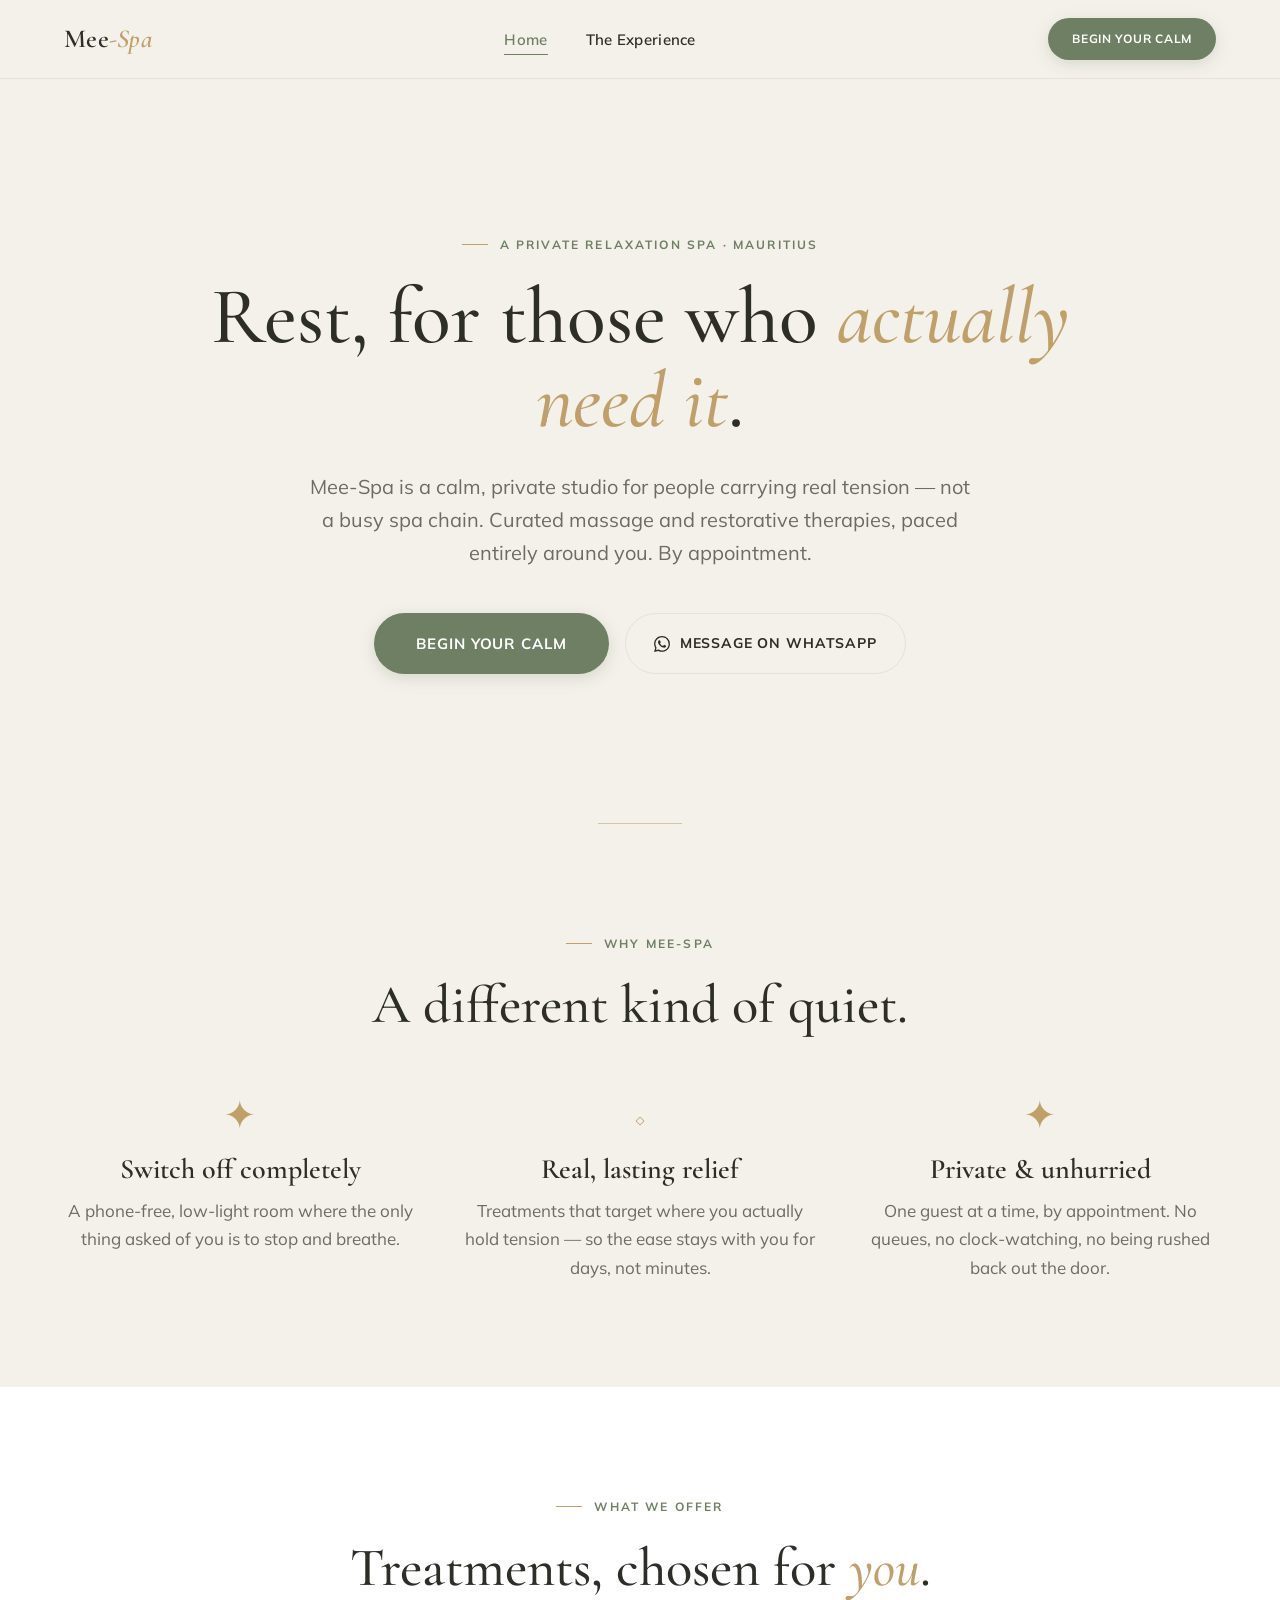
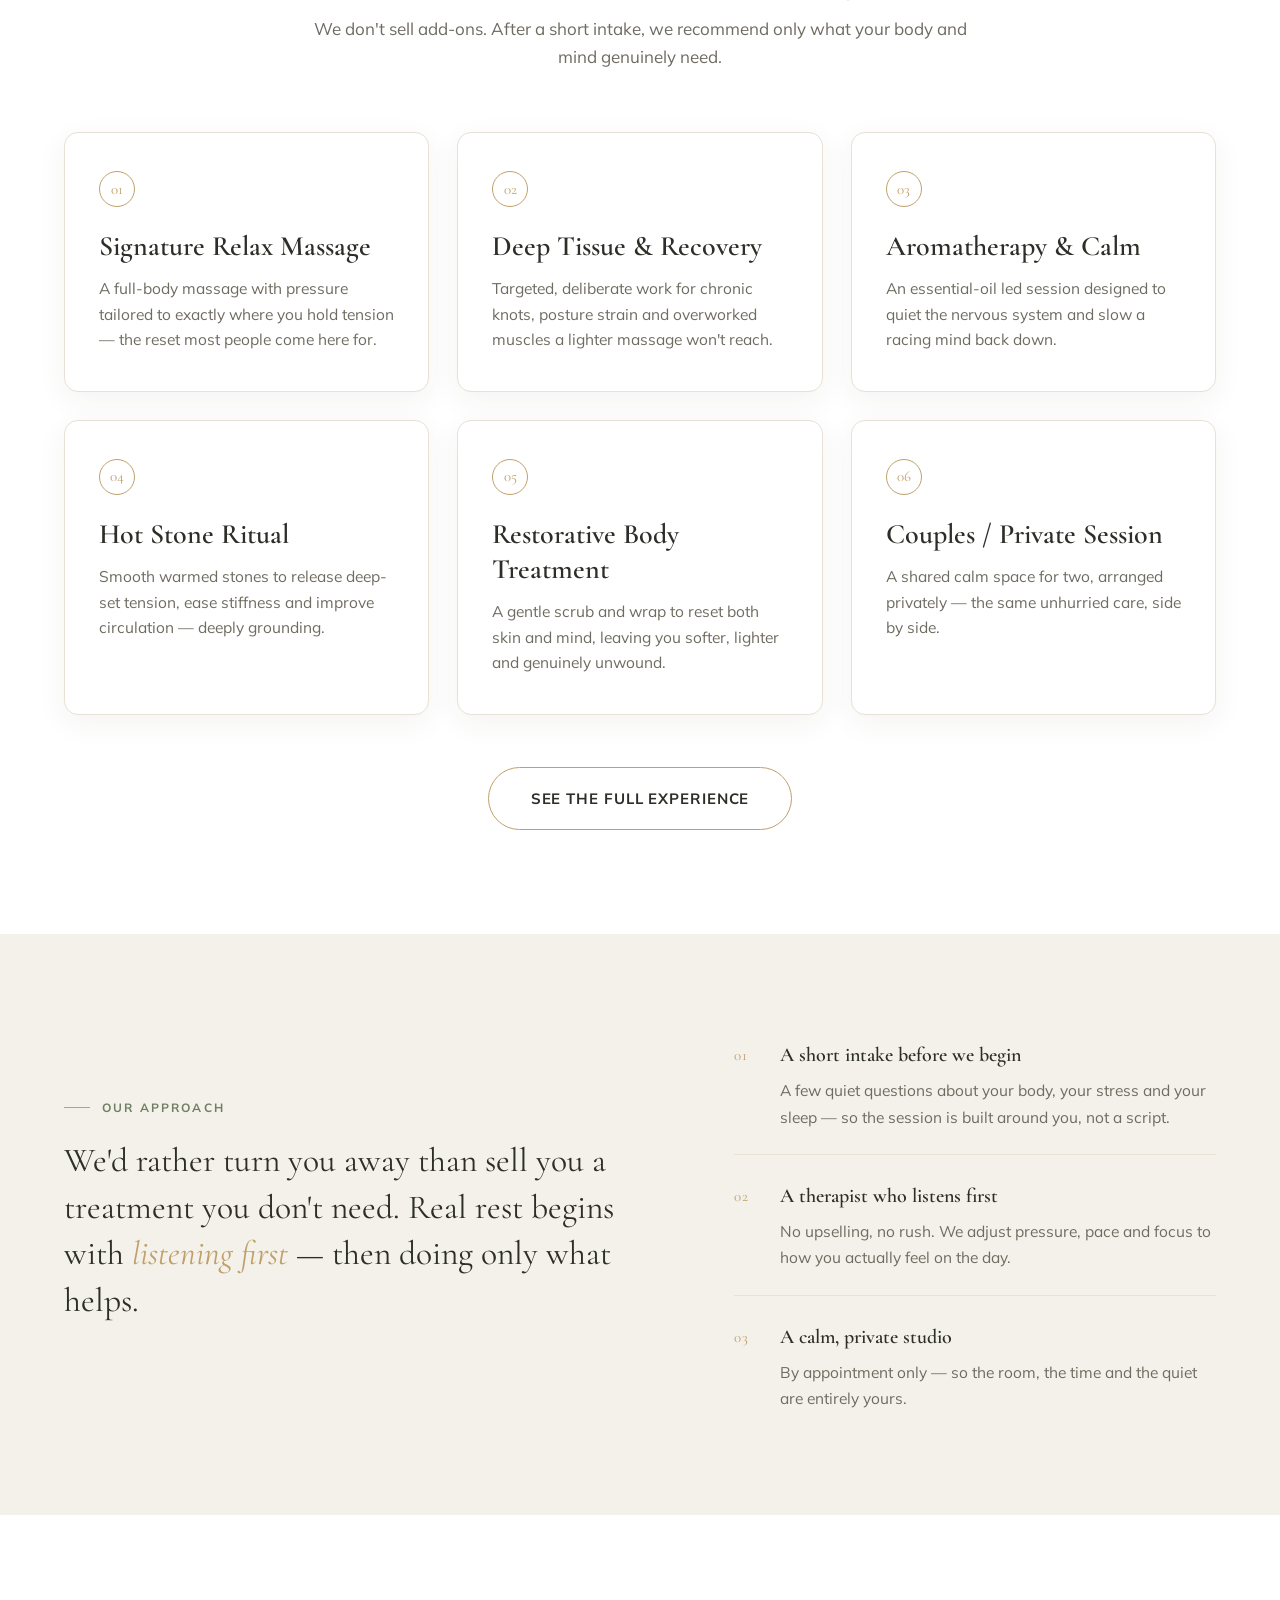
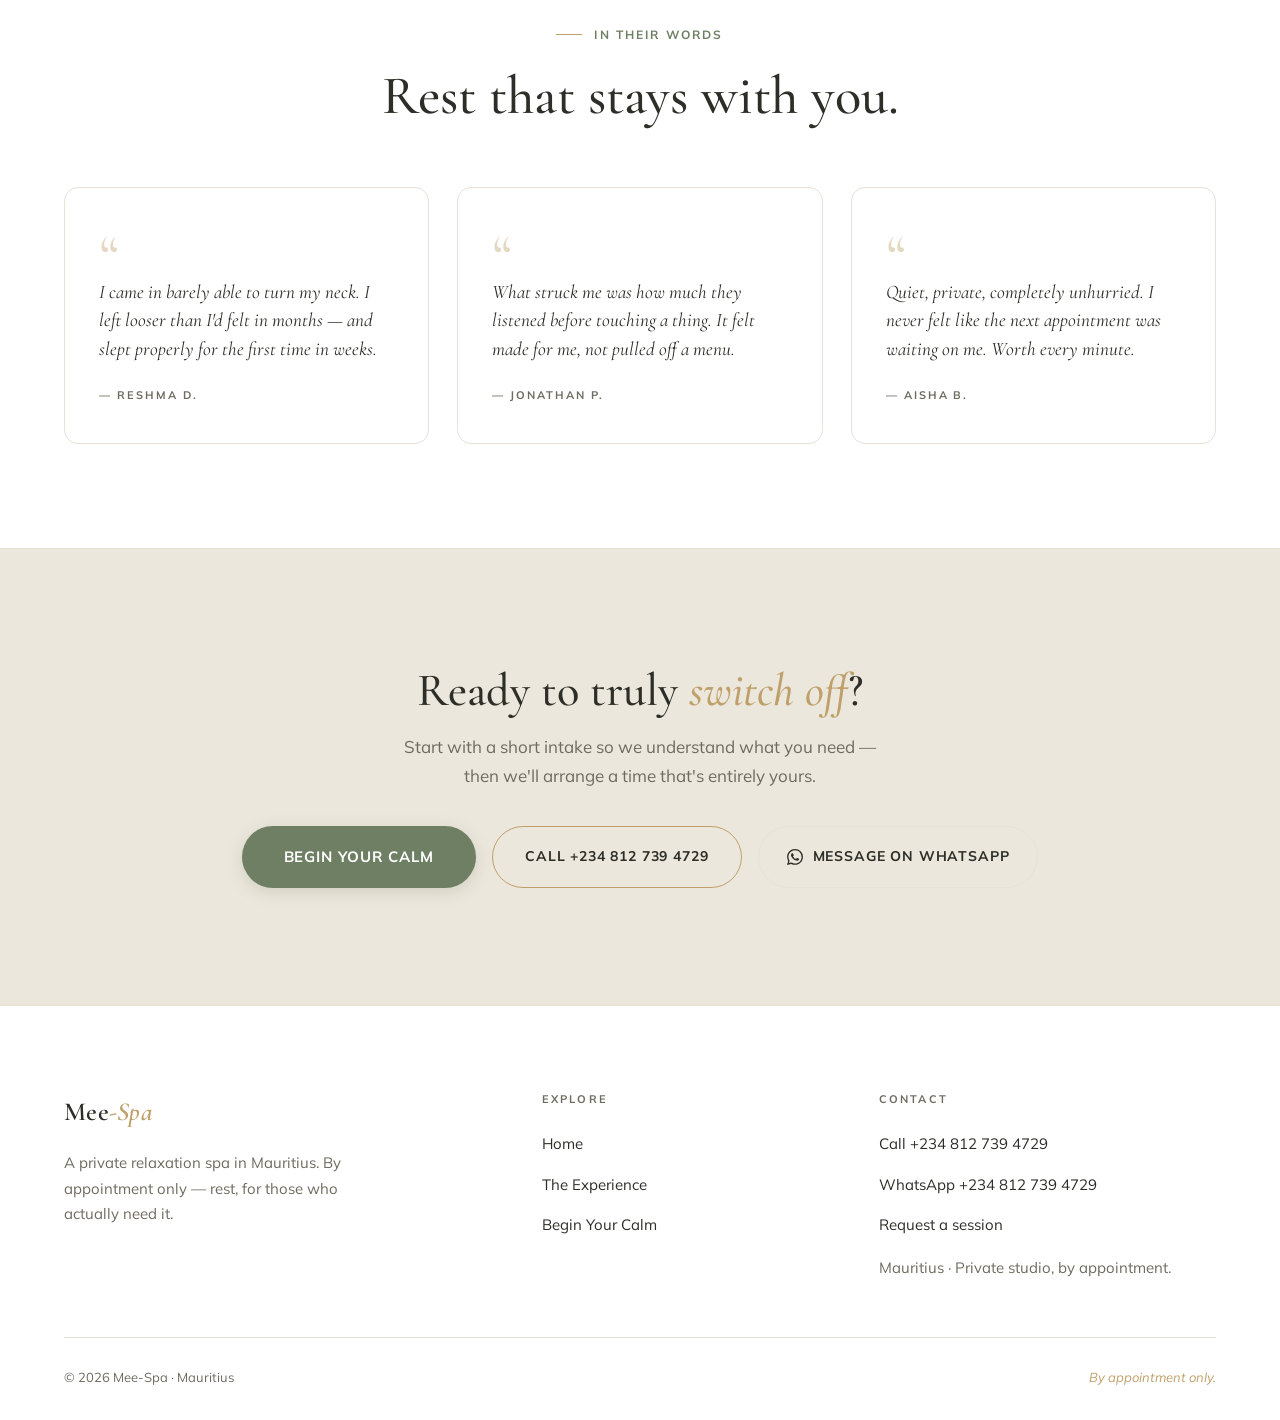
==== index.html @ 92f46551 "Update index.html" ====
<!DOCTYPE html>
<html lang="en">
<head>
  <meta charset="UTF-8">
  <meta name="viewport" content="width=device-width, initial-scale=1.0">
  <title>Mee-Spa — Private Relaxation Spa in Mauritius</title>
  <meta name="description" content="A private relaxation spa in Mauritius. Curated massage and restorative therapies in a calm, unhurried studio. By appointment — begin with a short intake.">
  <link rel="preconnect" href="https://fonts.googleapis.com">
  <link rel="preconnect" href="https://fonts.gstatic.com" crossorigin>
  <link href="https://fonts.googleapis.com/css2?family=Cormorant+Garamond:ital,wght@0,400;0,500;0,600;1,400;1,500&family=Mulish:wght@300;400;600;700&display=swap" rel="stylesheet">
  <link rel="stylesheet" href="../styles.css">
</head>
<body>

  <!-- HEADER -->
  <header class="site-header">
    <div class="container">
      <nav class="nav" aria-label="Primary">
        <a href="index.html" class="nav__brand">Mee<em>-Spa</em></a>
        <ul class="nav__links">
          <li><a href="index.html" class="nav__link is-active">Home</a></li>
          <li><a href="services.html" class="nav__link">The Experience</a></li>
        </ul>
        <a href="https://tally.so/r/gDJ7Zl" target="_blank" rel="noopener" class="btn btn--primary nav__cta">Begin Your Calm</a>
        <button class="nav__toggle" aria-label="Menu" aria-controls="mobile-menu">
          <span></span>
        </button>
      </nav>
    </div>
  </header>

  <!-- MOBILE MENU -->
  <div class="mobile-menu" id="mobile-menu">
    <div class="container">
      <ul class="mobile-menu__links">
        <li><a href="index.html" class="mobile-menu__link">Home</a></li>
        <li><a href="services.html" class="mobile-menu__link">The Experience</a></li>
      </ul>
      <div class="mobile-menu__cta">
        <a href="https://tally.so/r/gDJ7Zl" target="_blank" rel="noopener" class="btn btn--primary btn--lg">Begin Your Calm</a>
        <a href="tel:+2348127394729" class="btn btn--outline">Call +234 812 739 4729</a>
        <a href="https://wa.me/2348127394729" target="_blank" rel="noopener" class="btn btn--whatsapp">
          <svg viewBox="0 0 24 24"><path d="M17.472 14.382c-.297-.149-1.758-.867-2.03-.967-.273-.099-.471-.148-.67.15-.197.297-.767.966-.94 1.164-.173.199-.347.223-.644.075-.297-.15-1.255-.463-2.39-1.475-.883-.788-1.48-1.761-1.653-2.059-.173-.297-.018-.458.13-.606.134-.133.298-.347.446-.52.149-.174.198-.298.298-.497.099-.198.05-.371-.025-.52-.075-.149-.669-1.612-.916-2.207-.242-.579-.487-.5-.669-.51-.173-.008-.371-.01-.57-.01-.198 0-.52.074-.792.372-.272.297-1.04 1.016-1.04 2.479 0 1.462 1.065 2.875 1.213 3.074.149.198 2.096 3.2 5.077 4.487.709.306 1.262.489 1.694.625.712.227 1.36.195 1.871.118.571-.085 1.758-.719 2.006-1.413.248-.694.248-1.289.173-1.413-.074-.124-.272-.198-.57-.347m-5.421 7.403h-.004a9.87 9.87 0 01-5.031-1.378l-.361-.214-3.741.982.998-3.648-.235-.374a9.86 9.86 0 01-1.51-5.26c.001-5.45 4.436-9.884 9.888-9.884 2.64 0 5.122 1.03 6.988 2.898a9.825 9.825 0 012.893 6.994c-.003 5.45-4.437 9.884-9.885 9.884m8.413-18.297A11.815 11.815 0 0012.05 0C5.495 0 .16 5.335.157 11.892c0 2.096.547 4.142 1.588 5.945L.057 24l6.305-1.654a11.882 11.882 0 005.683 1.448h.005c6.554 0 11.89-5.335 11.893-11.893a11.821 11.821 0 00-3.48-8.413"/></svg>
          Message on WhatsApp
        </a>
      </div>
    </div>
  </div>

  <!-- HERO -->
  <section class="hero">
    <div class="container">
      <div class="hero__inner reveal">
        <span class="eyebrow">A private relaxation spa · Mauritius</span>
        <h1>Rest, for those who <em>actually need it</em>.</h1>
        <p class="hero__sub">Mee-Spa is a calm, private studio for people carrying real tension — not a busy spa chain. Curated massage and restorative therapies, paced entirely around you. By appointment.</p>
        <div class="hero__cta">
          <a href="https://tally.so/r/gDJ7Zl" target="_blank" rel="noopener" class="btn btn--primary btn--lg">Begin Your Calm</a>
          <a href="https://wa.me/2348127394729" target="_blank" rel="noopener" class="btn btn--whatsapp">
            <svg viewBox="0 0 24 24"><path d="M17.472 14.382c-.297-.149-1.758-.867-2.03-.967-.273-.099-.471-.148-.67.15-.197.297-.767.966-.94 1.164-.173.199-.347.223-.644.075-.297-.15-1.255-.463-2.39-1.475-.883-.788-1.48-1.761-1.653-2.059-.173-.297-.018-.458.13-.606.134-.133.298-.347.446-.52.149-.174.198-.298.298-.497.099-.198.05-.371-.025-.52-.075-.149-.669-1.612-.916-2.207-.242-.579-.487-.5-.669-.51-.173-.008-.371-.01-.57-.01-.198 0-.52.074-.792.372-.272.297-1.04 1.016-1.04 2.479 0 1.462 1.065 2.875 1.213 3.074.149.198 2.096 3.2 5.077 4.487.709.306 1.262.489 1.694.625.712.227 1.36.195 1.871.118.571-.085 1.758-.719 2.006-1.413.248-.694.248-1.289.173-1.413-.074-.124-.272-.198-.57-.347m-5.421 7.403h-.004a9.87 9.87 0 01-5.031-1.378l-.361-.214-3.741.982.998-3.648-.235-.374a9.86 9.86 0 01-1.51-5.26c.001-5.45 4.436-9.884 9.888-9.884 2.64 0 5.122 1.03 6.988 2.898a9.825 9.825 0 012.893 6.994c-.003 5.45-4.437 9.884-9.885 9.884m8.413-18.297A11.815 11.815 0 0012.05 0C5.495 0 .16 5.335.157 11.892c0 2.096.547 4.142 1.588 5.945L.057 24l6.305-1.654a11.882 11.882 0 005.683 1.448h.005c6.554 0 11.89-5.335 11.893-11.893a11.821 11.821 0 00-3.48-8.413"/></svg>
            Message on WhatsApp
          </a>
        </div>
      </div>
    </div>
    <div class="hero__decor"></div>
  </section>

  <!-- BENEFITS -->
  <section class="section">
    <div class="container">
      <div class="section__head reveal">
        <span class="eyebrow">Why Mee-Spa</span>
        <h2>A different kind of quiet.</h2>
      </div>
      <div class="benefits">
        <div class="benefits__item reveal">
          <div class="benefits__glyph">✦</div>
          <h3>Switch off completely</h3>
          <p>A phone-free, low-light room where the only thing asked of you is to stop and breathe.</p>
        </div>
        <div class="benefits__item reveal reveal--delay-1">
          <div class="benefits__glyph">◇</div>
          <h3>Real, lasting relief</h3>
          <p>Treatments that target where you actually hold tension — so the ease stays with you for days, not minutes.</p>
        </div>
        <div class="benefits__item reveal reveal--delay-2">
          <div class="benefits__glyph">✦</div>
          <h3>Private &amp; unhurried</h3>
          <p>One guest at a time, by appointment. No queues, no clock-watching, no being rushed back out the door.</p>
        </div>
      </div>
    </div>
  </section>

  <!-- SERVICES PREVIEW -->
  <section class="section section--alt">
    <div class="container">
      <div class="section__head reveal">
        <span class="eyebrow">What we offer</span>
        <h2>Treatments, chosen for <em>you</em>.</h2>
        <p>We don't sell add-ons. After a short intake, we recommend only what your body and mind genuinely need.</p>
      </div>
      <div class="services">
        <article class="service-card reveal">
          <div class="service-card__glyph">01</div>
          <h3>Signature Relax Massage</h3>
          <p>A full-body massage with pressure tailored to exactly where you hold tension — the reset most people come here for.</p>
        </article>
        <article class="service-card reveal reveal--delay-1">
          <div class="service-card__glyph">02</div>
          <h3>Deep Tissue &amp; Recovery</h3>
          <p>Targeted, deliberate work for chronic knots, posture strain and overworked muscles a lighter massage won't reach.</p>
        </article>
        <article class="service-card reveal reveal--delay-2">
          <div class="service-card__glyph">03</div>
          <h3>Aromatherapy &amp; Calm</h3>
          <p>An essential-oil led session designed to quiet the nervous system and slow a racing mind back down.</p>
        </article>
        <article class="service-card reveal">
          <div class="service-card__glyph">04</div>
          <h3>Hot Stone Ritual</h3>
          <p>Smooth warmed stones to release deep-set tension, ease stiffness and improve circulation — deeply grounding.</p>
        </article>
        <article class="service-card reveal reveal--delay-1">
          <div class="service-card__glyph">05</div>
          <h3>Restorative Body Treatment</h3>
          <p>A gentle scrub and wrap to reset both skin and mind, leaving you softer, lighter and genuinely unwound.</p>
        </article>
        <article class="service-card reveal reveal--delay-2">
          <div class="service-card__glyph">06</div>
          <h3>Couples / Private Session</h3>
          <p>A shared calm space for two, arranged privately — the same unhurried care, side by side.</p>
        </article>
      </div>
      <div class="services-cta reveal">
        <a href="services.html" class="btn btn--outline btn--lg">See the full experience</a>
      </div>
    </div>
  </section>

  <!-- WHY MEE-SPA -->
  <section class="section">
    <div class="container">
      <div class="why">
        <div class="reveal">
          <span class="eyebrow">Our approach</span>
          <p class="why__quote">We'd rather turn you away than sell you a treatment you don't need. Real rest begins with <em>listening first</em> — then doing only what helps.</p>
        </div>
        <ul class="why__list reveal reveal--delay-1">
          <li class="why__list-item">
            <div class="why__list-item__num">01</div>
            <div>
              <h4>A short intake before we begin</h4>
              <p>A few quiet questions about your body, your stress and your sleep — so the session is built around you, not a script.</p>
            </div>
          </li>
          <li class="why__list-item">
            <div class="why__list-item__num">02</div>
            <div>
              <h4>A therapist who listens first</h4>
              <p>No upselling, no rush. We adjust pressure, pace and focus to how you actually feel on the day.</p>
            </div>
          </li>
          <li class="why__list-item">
            <div class="why__list-item__num">03</div>
            <div>
              <h4>A calm, private studio</h4>
              <p>By appointment only — so the room, the time and the quiet are entirely yours.</p>
            </div>
          </li>
        </ul>
      </div>
    </div>
  </section>

  <!-- TESTIMONIALS -->
  <section class="section section--alt">
    <div class="container">
      <div class="section__head reveal">
        <span class="eyebrow">In their words</span>
        <h2>Rest that stays with you.</h2>
      </div>
      <div class="testimonials">
        <article class="testimonial reveal">
          <div class="testimonial__mark">&ldquo;</div>
          <p class="testimonial__quote">I came in barely able to turn my neck. I left looser than I'd felt in months — and slept properly for the first time in weeks.</p>
          <div class="testimonial__name">— Reshma D.</div>
        </article>
        <article class="testimonial reveal reveal--delay-1">
          <div class="testimonial__mark">&ldquo;</div>
          <p class="testimonial__quote">What struck me was how much they listened before touching a thing. It felt made for me, not pulled off a menu.</p>
          <div class="testimonial__name">— Jonathan P.</div>
        </article>
        <article class="testimonial reveal reveal--delay-2">
          <div class="testimonial__mark">&ldquo;</div>
          <p class="testimonial__quote">Quiet, private, completely unhurried. I never felt like the next appointment was waiting on me. Worth every minute.</p>
          <div class="testimonial__name">— Aisha B.</div>
        </article>
      </div>
    </div>
  </section>

  <!-- CTA BAND -->
  <section class="cta-band">
    <div class="container">
      <div class="reveal">
        <h2>Ready to truly <em>switch off</em>?</h2>
        <p>Start with a short intake so we understand what you need — then we'll arrange a time that's entirely yours.</p>
        <div class="cta-band__buttons">
          <a href="https://tally.so/r/gDJ7Zl" target="_blank" rel="noopener" class="btn btn--primary btn--lg">Begin Your Calm</a>
          <a href="tel:+2348127394729" class="btn btn--outline">Call +234 812 739 4729</a>
          <a href="https://wa.me/2348127394729" target="_blank" rel="noopener" class="btn btn--whatsapp">
            <svg viewBox="0 0 24 24"><path d="M17.472 14.382c-.297-.149-1.758-.867-2.03-.967-.273-.099-.471-.148-.67.15-.197.297-.767.966-.94 1.164-.173.199-.347.223-.644.075-.297-.15-1.255-.463-2.39-1.475-.883-.788-1.48-1.761-1.653-2.059-.173-.297-.018-.458.13-.606.134-.133.298-.347.446-.52.149-.174.198-.298.298-.497.099-.198.05-.371-.025-.52-.075-.149-.669-1.612-.916-2.207-.242-.579-.487-.5-.669-.51-.173-.008-.371-.01-.57-.01-.198 0-.52.074-.792.372-.272.297-1.04 1.016-1.04 2.479 0 1.462 1.065 2.875 1.213 3.074.149.198 2.096 3.2 5.077 4.487.709.306 1.262.489 1.694.625.712.227 1.36.195 1.871.118.571-.085 1.758-.719 2.006-1.413.248-.694.248-1.289.173-1.413-.074-.124-.272-.198-.57-.347m-5.421 7.403h-.004a9.87 9.87 0 01-5.031-1.378l-.361-.214-3.741.982.998-3.648-.235-.374a9.86 9.86 0 01-1.51-5.26c.001-5.45 4.436-9.884 9.888-9.884 2.64 0 5.122 1.03 6.988 2.898a9.825 9.825 0 012.893 6.994c-.003 5.45-4.437 9.884-9.885 9.884m8.413-18.297A11.815 11.815 0 0012.05 0C5.495 0 .16 5.335.157 11.892c0 2.096.547 4.142 1.588 5.945L.057 24l6.305-1.654a11.882 11.882 0 005.683 1.448h.005c6.554 0 11.89-5.335 11.893-11.893a11.821 11.821 0 00-3.48-8.413"/></svg>
            Message on WhatsApp
          </a>
        </div>
      </div>
    </div>
  </section>

  <!-- FOOTER -->
  <footer class="footer">
    <div class="container">
      <div class="footer__grid">
        <div>
          <div class="footer__brand">Mee<em>-Spa</em></div>
          <p class="footer__tagline">A private relaxation spa in Mauritius. By appointment only — rest, for those who actually need it.</p>
        </div>
        <div class="footer__col">
          <h4>Explore</h4>
          <ul>
            <li><a href="index.html">Home</a></li>
            <li><a href="services.html">The Experience</a></li>
            <li><a href="https://tally.so/r/gDJ7Zl" target="_blank" rel="noopener">Begin Your Calm</a></li>
          </ul>
        </div>
        <div class="footer__col">
          <h4>Contact</h4>
          <ul>
            <li><a href="tel:+2348127394729">Call +234 812 739 4729</a></li>
            <li><a href="https://wa.me/2348127394729" target="_blank" rel="noopener">WhatsApp +234 812 739 4729</a></li>
            <li><a href="https://tally.so/r/gDJ7Zl" target="_blank" rel="noopener">Request a session</a></li>
          </ul>
          <p class="footer__tagline" style="margin-top:16px;">Mauritius · Private studio, by appointment.</p>
        </div>
      </div>
      <div class="footer__bottom">
        <div>© <span id="current-year"></span> Mee-Spa · Mauritius</div>
        <div><em>By appointment only.</em></div>
      </div>
    </div>
  </footer>

  <script src="../main.js"></script>
</body>
</html>
---- styles.css ----
/* ============================================
   Mee-Spa — Design System
   Refined Minimal × Serene Light Luxury
   ============================================ */

/* --- Design tokens --- */
:root {
  /* Palette */
  --color-bg: #F4F1EA;            /* warm linen cream */
  --color-surface: #FFFFFF;
  --color-text: #2C2E27;          /* deep stone-charcoal */
  --color-text-muted: #6E6B60;
  --color-primary: #6E7F63;       /* sage / eucalyptus */
  --color-primary-dark: #566350;  /* deeper sage (hover) */
  --color-secondary: #D8D2C4;     /* soft stone */
  --color-accent: #BFA06A;        /* warm gold */
  --color-border: #E7E1D6;
  --color-band: #ECE7DC;          /* CTA band tint */
  --color-gold-soft: #EFE6D2;
  --color-whatsapp: #25D366;

  /* Type */
  --font-display: 'Cormorant Garamond', Georgia, 'Times New Roman', serif;
  --font-body: 'Mulish', -apple-system, BlinkMacSystemFont, sans-serif;

  /* Sizing */
  --container-max: 1200px;
  --container-narrow: 880px;
  --radius-card: 14px;
  --radius-btn: 999px;

  /* Spacing */
  --space-section-y: 104px;
  --space-section-y-mobile: 68px;

  /* Shadows */
  --shadow-card: 0 8px 30px rgba(44, 46, 39, 0.06);
  --shadow-card-hover: 0 16px 44px rgba(44, 46, 39, 0.10);
  --shadow-btn: 0 4px 16px rgba(110, 127, 99, 0.22);
  --shadow-btn-hover: 0 10px 26px rgba(110, 127, 99, 0.30);

  /* Motion */
  --ease: cubic-bezier(0.22, 0.61, 0.36, 1);
  --t-fast: 200ms;
  --t-base: 320ms;
  --t-slow: 600ms;
}

/* --- Reset --- */
*, *::before, *::after { box-sizing: border-box; }
html { scroll-behavior: smooth; -webkit-text-size-adjust: 100%; }
body {
  margin: 0;
  font-family: var(--font-body);
  font-weight: 400;
  font-size: 17px;
  line-height: 1.7;
  color: var(--color-text);
  background: var(--color-bg);
  -webkit-font-smoothing: antialiased;
  -moz-osx-font-smoothing: grayscale;
}
img, picture, svg { display: block; max-width: 100%; }
a { color: inherit; text-decoration: none; }
button { font: inherit; cursor: pointer; border: 0; background: none; color: inherit; }
ul { list-style: none; padding: 0; margin: 0; }
::selection { background: var(--color-accent); color: #fff; }

/* --- Typography --- */
h1, h2, h3, h4 {
  font-family: var(--font-display);
  font-weight: 500;
  color: var(--color-text);
  letter-spacing: 0;
  margin: 0;
}
h1 {
  font-size: clamp(2.9rem, 6.5vw, 5rem);
  line-height: 1.04;
  font-weight: 500;
}
h2 {
  font-size: clamp(2.2rem, 4.4vw, 3.4rem);
  line-height: 1.12;
}
h3 {
  font-size: clamp(1.45rem, 2.2vw, 1.75rem);
  line-height: 1.25;
  font-weight: 600;
}
p { margin: 0 0 1em; }
em { color: var(--color-accent); font-style: italic; }
.lead {
  font-size: clamp(1.05rem, 1.6vw, 1.2rem);
  color: var(--color-text-muted);
  line-height: 1.6;
  max-width: 56ch;
}

/* --- Eyebrow label --- */
.eyebrow {
  display: inline-block;
  font-family: var(--font-body);
  font-size: 12px;
  font-weight: 700;
  letter-spacing: 0.18em;
  text-transform: uppercase;
  color: var(--color-primary);
  margin-bottom: 20px;
}
.eyebrow::before {
  content: '';
  display: inline-block;
  width: 26px;
  height: 1px;
  background: var(--color-accent);
  vertical-align: middle;
  margin-right: 12px;
  margin-bottom: 3px;
}

/* --- Layout --- */
.container {
  width: 100%;
  max-width: var(--container-max);
  margin: 0 auto;
  padding: 0 24px;
}
.container--narrow { max-width: var(--container-narrow); }
.section {
  padding: var(--space-section-y) 0;
}
.section--alt { background: var(--color-surface); }
@media (max-width: 768px) {
  .section { padding: var(--space-section-y-mobile) 0; }
}

.divider {
  width: 64px;
  height: 1px;
  background: var(--color-accent);
  opacity: 0.6;
  margin: 40px auto;
}

/* --- Buttons --- */
.btn {
  display: inline-flex;
  align-items: center;
  justify-content: center;
  gap: 10px;
  padding: 14px 32px;
  border-radius: var(--radius-btn);
  font-family: var(--font-body);
  font-size: 14px;
  font-weight: 700;
  letter-spacing: 0.06em;
  text-transform: uppercase;
  transition: transform var(--t-fast) var(--ease),
              box-shadow var(--t-fast) var(--ease),
              background var(--t-fast) var(--ease),
              color var(--t-fast) var(--ease),
              border-color var(--t-fast) var(--ease);
  cursor: pointer;
  white-space: nowrap;
}
.btn--primary {
  background: var(--color-primary);
  color: #fff;
  box-shadow: var(--shadow-btn);
}
.btn--primary:hover {
  transform: translateY(-2px);
  box-shadow: var(--shadow-btn-hover);
  background: var(--color-primary-dark);
}
.btn--outline {
  background: transparent;
  color: var(--color-text);
  border: 1.5px solid var(--color-accent);
}
.btn--outline:hover {
  background: var(--color-accent);
  color: #fff;
  transform: translateY(-2px);
}
.btn--whatsapp {
  background: transparent;
  color: var(--color-text);
  border: 1.5px solid var(--color-border);
  padding: 13px 28px;
}
.btn--whatsapp:hover {
  border-color: var(--color-primary);
  color: var(--color-primary);
  transform: translateY(-2px);
}
.btn--whatsapp svg { width: 16px; height: 16px; fill: currentColor; }
.btn--lg { padding: 18px 42px; font-size: 15px; }
.btn:focus-visible { outline: 2px solid var(--color-primary); outline-offset: 3px; }

/* --- Header / Nav --- */
.site-header {
  position: sticky;
  top: 0;
  z-index: 50;
  background: rgba(244, 241, 234, 0.92);
  backdrop-filter: blur(12px);
  -webkit-backdrop-filter: blur(12px);
  border-bottom: 1px solid var(--color-border);
}
.nav {
  display: flex;
  align-items: center;
  justify-content: space-between;
  height: 78px;
}
.nav__brand {
  font-family: var(--font-display);
  font-size: 26px;
  font-weight: 600;
  letter-spacing: 0.01em;
  color: var(--color-text);
}
.nav__brand em { color: var(--color-accent); font-style: italic; }
.nav__links {
  display: flex;
  align-items: center;
  gap: 38px;
}
.nav__link {
  font-family: var(--font-body);
  font-size: 15px;
  font-weight: 600;
  color: var(--color-text);
  letter-spacing: 0.02em;
  position: relative;
  padding: 6px 0;
  transition: color var(--t-fast) var(--ease);
}
.nav__link::after {
  content: '';
  position: absolute;
  left: 50%;
  bottom: 0;
  width: 0;
  height: 1px;
  background: var(--color-primary);
  transition: width var(--t-fast) var(--ease), left var(--t-fast) var(--ease);
}
.nav__link:hover,
.nav__link.is-active { color: var(--color-primary); }
.nav__link:hover::after,
.nav__link.is-active::after { width: 100%; left: 0; }

.nav__cta { font-size: 12px; padding: 11px 24px; }

.nav__toggle {
  display: none;
  width: 44px;
  height: 44px;
  align-items: center;
  justify-content: center;
}
.nav__toggle span {
  display: block;
  width: 22px;
  height: 1.5px;
  background: var(--color-text);
  position: relative;
  transition: background var(--t-fast) var(--ease);
}
.nav__toggle span::before,
.nav__toggle span::after {
  content: '';
  position: absolute;
  left: 0;
  width: 22px;
  height: 1.5px;
  background: var(--color-text);
  transition: transform var(--t-base) var(--ease), top var(--t-fast) var(--ease);
}
.nav__toggle span::before { top: -7px; }
.nav__toggle span::after { top: 7px; }
.nav__toggle.is-open span { background: transparent; }
.nav__toggle.is-open span::before { top: 0; transform: rotate(45deg); }
.nav__toggle.is-open span::after { top: 0; transform: rotate(-45deg); }

@media (max-width: 900px) {
  .nav { height: 64px; }
  .nav__links { display: none; }
  .nav__cta { display: none; }
  .nav__toggle { display: flex; }
}

/* Mobile menu panel */
.mobile-menu {
  position: fixed;
  inset: 64px 0 0 0;
  background: var(--color-bg);
  z-index: 40;
  padding: 48px 24px;
  transform: translateY(-12px);
  opacity: 0;
  visibility: hidden;
  overflow-y: auto;
  transition: transform var(--t-base) var(--ease),
              opacity var(--t-base) var(--ease),
              visibility var(--t-base);
}
.mobile-menu.is-open {
  transform: translateY(0);
  opacity: 1;
  visibility: visible;
}
.mobile-menu__links {
  display: flex;
  flex-direction: column;
  gap: 32px;
  margin-bottom: 48px;
}
.mobile-menu__link {
  font-family: var(--font-display);
  font-size: 32px;
  font-weight: 500;
  color: var(--color-text);
}
.mobile-menu__cta {
  display: flex;
  flex-direction: column;
  gap: 16px;
  align-items: stretch;
}
.mobile-menu__cta .btn { width: 100%; }

/* --- Hero --- */
.hero {
  position: relative;
  padding: clamp(88px, 13vw, 150px) 0 clamp(88px, 13vw, 150px);
  background: var(--color-bg);
  text-align: center;
  overflow: hidden;
}
.hero__inner { max-width: 900px; margin: 0 auto; }
.hero h1 { margin: 0 0 28px; }
.hero h1 em {
  color: var(--color-accent);
  font-style: italic;
  font-family: var(--font-display);
}
.hero__sub {
  font-size: clamp(1.05rem, 1.6vw, 1.25rem);
  color: var(--color-text-muted);
  line-height: 1.65;
  max-width: 56ch;
  margin: 0 auto 44px;
}
.hero__cta {
  display: flex;
  gap: 16px;
  justify-content: center;
  flex-wrap: wrap;
}
.hero__decor {
  position: absolute;
  bottom: 0;
  left: 50%;
  transform: translateX(-50%);
  width: 84px;
  height: 1px;
  background: var(--color-accent);
  opacity: 0.55;
}

/* --- Page hero (smaller, inner pages) --- */
.page-hero {
  padding: clamp(80px, 11vw, 124px) 0 clamp(60px, 8vw, 88px);
  text-align: center;
  background: var(--color-bg);
  border-bottom: 1px solid var(--color-border);
}
.page-hero h1 {
  font-size: clamp(2.5rem, 5.4vw, 4rem);
  margin: 0 0 20px;
}
.page-hero h1 em { color: var(--color-accent); font-style: italic; }
.page-hero p {
  font-size: clamp(1rem, 1.4vw, 1.2rem);
  color: var(--color-text-muted);
  max-width: 54ch;
  margin: 0 auto;
}

/* --- Benefits (3-col) --- */
.benefits {
  display: grid;
  grid-template-columns: repeat(3, 1fr);
  gap: 48px;
  margin-top: 60px;
}
.benefits__item { text-align: center; }
.benefits__glyph {
  font-family: var(--font-display);
  font-size: 40px;
  color: var(--color-accent);
  margin-bottom: 16px;
  line-height: 1;
}
.benefits__item h3 { margin-bottom: 10px; }
.benefits__item p { color: var(--color-text-muted); margin: 0; }
@media (max-width: 768px) {
  .benefits { grid-template-columns: 1fr; gap: 44px; margin-top: 44px; }
}

/* --- Section heading (centered) --- */
.section__head {
  text-align: center;
  max-width: 660px;
  margin: 0 auto 60px;
}
.section__head h2 { margin: 0 0 16px; }
.section__head p { color: var(--color-text-muted); margin: 0; }

/* --- Services grid --- */
.services {
  display: grid;
  grid-template-columns: repeat(3, 1fr);
  gap: 28px;
}
.services--two { grid-template-columns: repeat(2, 1fr); gap: 32px; }
.service-card {
  background: var(--color-surface);
  border: 1px solid var(--color-border);
  border-radius: var(--radius-card);
  padding: 38px 34px;
  box-shadow: var(--shadow-card);
  transition: transform var(--t-base) var(--ease), box-shadow var(--t-base) var(--ease);
}
.service-card:hover {
  transform: translateY(-4px);
  box-shadow: var(--shadow-card-hover);
}
.service-card__glyph {
  width: 36px;
  height: 36px;
  border-radius: 50%;
  border: 1px solid var(--color-accent);
  display: flex;
  align-items: center;
  justify-content: center;
  margin-bottom: 22px;
  color: var(--color-accent);
  font-family: var(--font-display);
  font-size: 15px;
}
.service-card h3 { margin-bottom: 12px; }
.service-card p { color: var(--color-text-muted); margin: 0; font-size: 15.5px; line-height: 1.65; }
.services--two .service-card p { font-size: 16.5px; }
.services-cta { text-align: center; margin-top: 52px; }
@media (max-width: 900px) {
  .services { grid-template-columns: repeat(2, 1fr); }
}
@media (max-width: 600px) {
  .services, .services--two { grid-template-columns: 1fr; }
}

/* --- Why (2-col editorial) --- */
.why {
  display: grid;
  grid-template-columns: 1.1fr 0.9fr;
  gap: 80px;
  align-items: center;
}
.why__quote {
  font-family: var(--font-display);
  font-size: clamp(1.6rem, 2.7vw, 2.1rem);
  line-height: 1.38;
  color: var(--color-text);
  font-weight: 400;
}
.why__quote em { color: var(--color-accent); font-style: italic; }
.why__list { display: flex; flex-direction: column; gap: 24px; }
.why__list-item {
  display: flex;
  gap: 18px;
  align-items: flex-start;
  padding-bottom: 24px;
  border-bottom: 1px solid var(--color-border);
}
.why__list-item:last-child { border-bottom: 0; padding-bottom: 0; }
.why__list-item__num {
  font-family: var(--font-display);
  color: var(--color-accent);
  font-size: 15px;
  letter-spacing: 0.1em;
  flex-shrink: 0;
  width: 28px;
  padding-top: 5px;
}
.why__list-item h4 {
  font-family: var(--font-display);
  font-size: 20px;
  font-weight: 600;
  margin: 0 0 5px;
}
.why__list-item p {
  font-size: 15.5px;
  color: var(--color-text-muted);
  margin: 0;
}
@media (max-width: 900px) {
  .why { grid-template-columns: 1fr; gap: 48px; }
}

/* --- Process (numbered steps) --- */
.process {
  display: grid;
  grid-template-columns: repeat(2, 1fr);
  gap: 28px 48px;
  max-width: 920px;
  margin: 60px auto 0;
}
.process__step {
  display: flex;
  gap: 22px;
  align-items: flex-start;
  padding: 28px 0;
  border-top: 1px solid var(--color-border);
}
.process__num {
  font-family: var(--font-display);
  font-size: 40px;
  line-height: 1;
  color: var(--color-accent);
  flex-shrink: 0;
  width: 52px;
}
.process__step h3 { font-size: 1.35rem; margin: 0 0 8px; }
.process__step p { color: var(--color-text-muted); margin: 0; font-size: 15.5px; }
@media (max-width: 768px) {
  .process { grid-template-columns: 1fr; gap: 0; margin-top: 44px; }
}

/* --- Split (who it's for) --- */
.split {
  display: grid;
  grid-template-columns: repeat(2, 1fr);
  gap: 32px;
  max-width: 960px;
  margin: 0 auto;
}
.split__card {
  background: var(--color-surface);
  border: 1px solid var(--color-border);
  border-radius: var(--radius-card);
  padding: 40px 38px;
  box-shadow: var(--shadow-card);
}
.split__card--soft { background: var(--color-gold-soft); border-color: transparent; box-shadow: none; }
.split__card h3 { margin: 0 0 22px; }
.split__list { display: flex; flex-direction: column; gap: 16px; }
.split__list li {
  display: flex;
  gap: 14px;
  align-items: flex-start;
  color: var(--color-text-muted);
  font-size: 16px;
  line-height: 1.55;
}
.split__mark {
  flex-shrink: 0;
  width: 22px;
  height: 22px;
  border-radius: 50%;
  border: 1px solid var(--color-accent);
  color: var(--color-accent);
  display: flex;
  align-items: center;
  justify-content: center;
  font-size: 11px;
  font-weight: 700;
  margin-top: 2px;
}
.split__note p { margin: 0; }
@media (max-width: 768px) {
  .split { grid-template-columns: 1fr; }
}

/* --- Testimonials --- */
.testimonials {
  display: grid;
  grid-template-columns: repeat(3, 1fr);
  gap: 28px;
}
.testimonial {
  background: var(--color-surface);
  border: 1px solid var(--color-border);
  border-radius: var(--radius-card);
  padding: 38px 34px;
  position: relative;
}
.testimonial__mark {
  font-family: var(--font-display);
  font-size: 60px;
  color: var(--color-accent);
  opacity: 0.4;
  line-height: 1;
  margin-bottom: -8px;
}
.testimonial__quote {
  font-family: var(--font-display);
  font-size: 1.2rem;
  font-style: italic;
  line-height: 1.5;
  color: var(--color-text);
  margin: 0 0 22px;
}
.testimonial__name {
  font-family: var(--font-body);
  font-size: 11px;
  font-weight: 700;
  letter-spacing: 0.18em;
  text-transform: uppercase;
  color: var(--color-text-muted);
}
@media (max-width: 900px) {
  .testimonials { grid-template-columns: 1fr; max-width: 540px; margin: 0 auto; }
}

/* --- CTA band --- */
.cta-band {
  background: var(--color-band);
  text-align: center;
  padding: clamp(76px, 10vw, 116px) 0;
  border-top: 1px solid var(--color-border);
  border-bottom: 1px solid var(--color-border);
}
.cta-band h2 {
  margin: 0 0 16px;
  font-size: clamp(2rem, 3.8vw, 2.9rem);
}
.cta-band h2 em { color: var(--color-accent); font-style: italic; }
.cta-band p {
  color: var(--color-text-muted);
  max-width: 50ch;
  margin: 0 auto 36px;
}
.cta-band__buttons {
  display: flex;
  gap: 16px;
  justify-content: center;
  flex-wrap: wrap;
}

/* --- Footer --- */
.footer {
  background: var(--color-surface);
  padding: 84px 0 32px;
  border-top: 1px solid var(--color-border);
}
.footer__grid {
  display: grid;
  grid-template-columns: 1.5fr 1fr 1.2fr;
  gap: 56px;
  padding-bottom: 56px;
  border-bottom: 1px solid var(--color-border);
}
.footer__brand {
  font-family: var(--font-display);
  font-size: 26px;
  font-weight: 600;
  letter-spacing: 0.01em;
  margin-bottom: 16px;
}
.footer__brand em { color: var(--color-accent); font-style: italic; }
.footer__tagline {
  color: var(--color-text-muted);
  font-size: 15px;
  max-width: 34ch;
  margin: 0;
}
.footer__col h4 {
  font-family: var(--font-body);
  font-size: 11px;
  font-weight: 700;
  letter-spacing: 0.2em;
  text-transform: uppercase;
  color: var(--color-text-muted);
  margin: 0 0 20px;
}
.footer__col ul li { margin-bottom: 12px; }
.footer__col a {
  color: var(--color-text);
  font-size: 15px;
  transition: color var(--t-fast) var(--ease);
}
.footer__col a:hover { color: var(--color-primary); }
.footer__bottom {
  padding-top: 28px;
  display: flex;
  justify-content: space-between;
  align-items: center;
  font-size: 13px;
  color: var(--color-text-muted);
  gap: 16px;
  flex-wrap: wrap;
}
.footer__bottom em { font-style: italic; color: var(--color-accent); }
@media (max-width: 768px) {
  .footer__grid { grid-template-columns: 1fr; gap: 40px; padding-bottom: 40px; }
  .footer__bottom { flex-direction: column; align-items: flex-start; }
}

/* --- Reveal on scroll --- */
.reveal {
  opacity: 0;
  transform: translateY(16px);
  transition: opacity 700ms var(--ease), transform 700ms var(--ease);
}
.reveal.is-visible {
  opacity: 1;
  transform: translateY(0);
}
.reveal--delay-1 { transition-delay: 100ms; }
.reveal--delay-2 { transition-delay: 200ms; }
.reveal--delay-3 { transition-delay: 300ms; }

/* --- Reduced motion --- */
@media (prefers-reduced-motion: reduce) {
  *, *::before, *::after {
    animation-duration: 0.01ms !important;
    animation-iteration-count: 1 !important;
    transition-duration: 0.01ms !important;
    scroll-behavior: auto !important;
  }
  .reveal { opacity: 1; transform: none; }
}

/* --- Body scroll lock when menu open --- */
body.is-locked { overflow: hidden; }
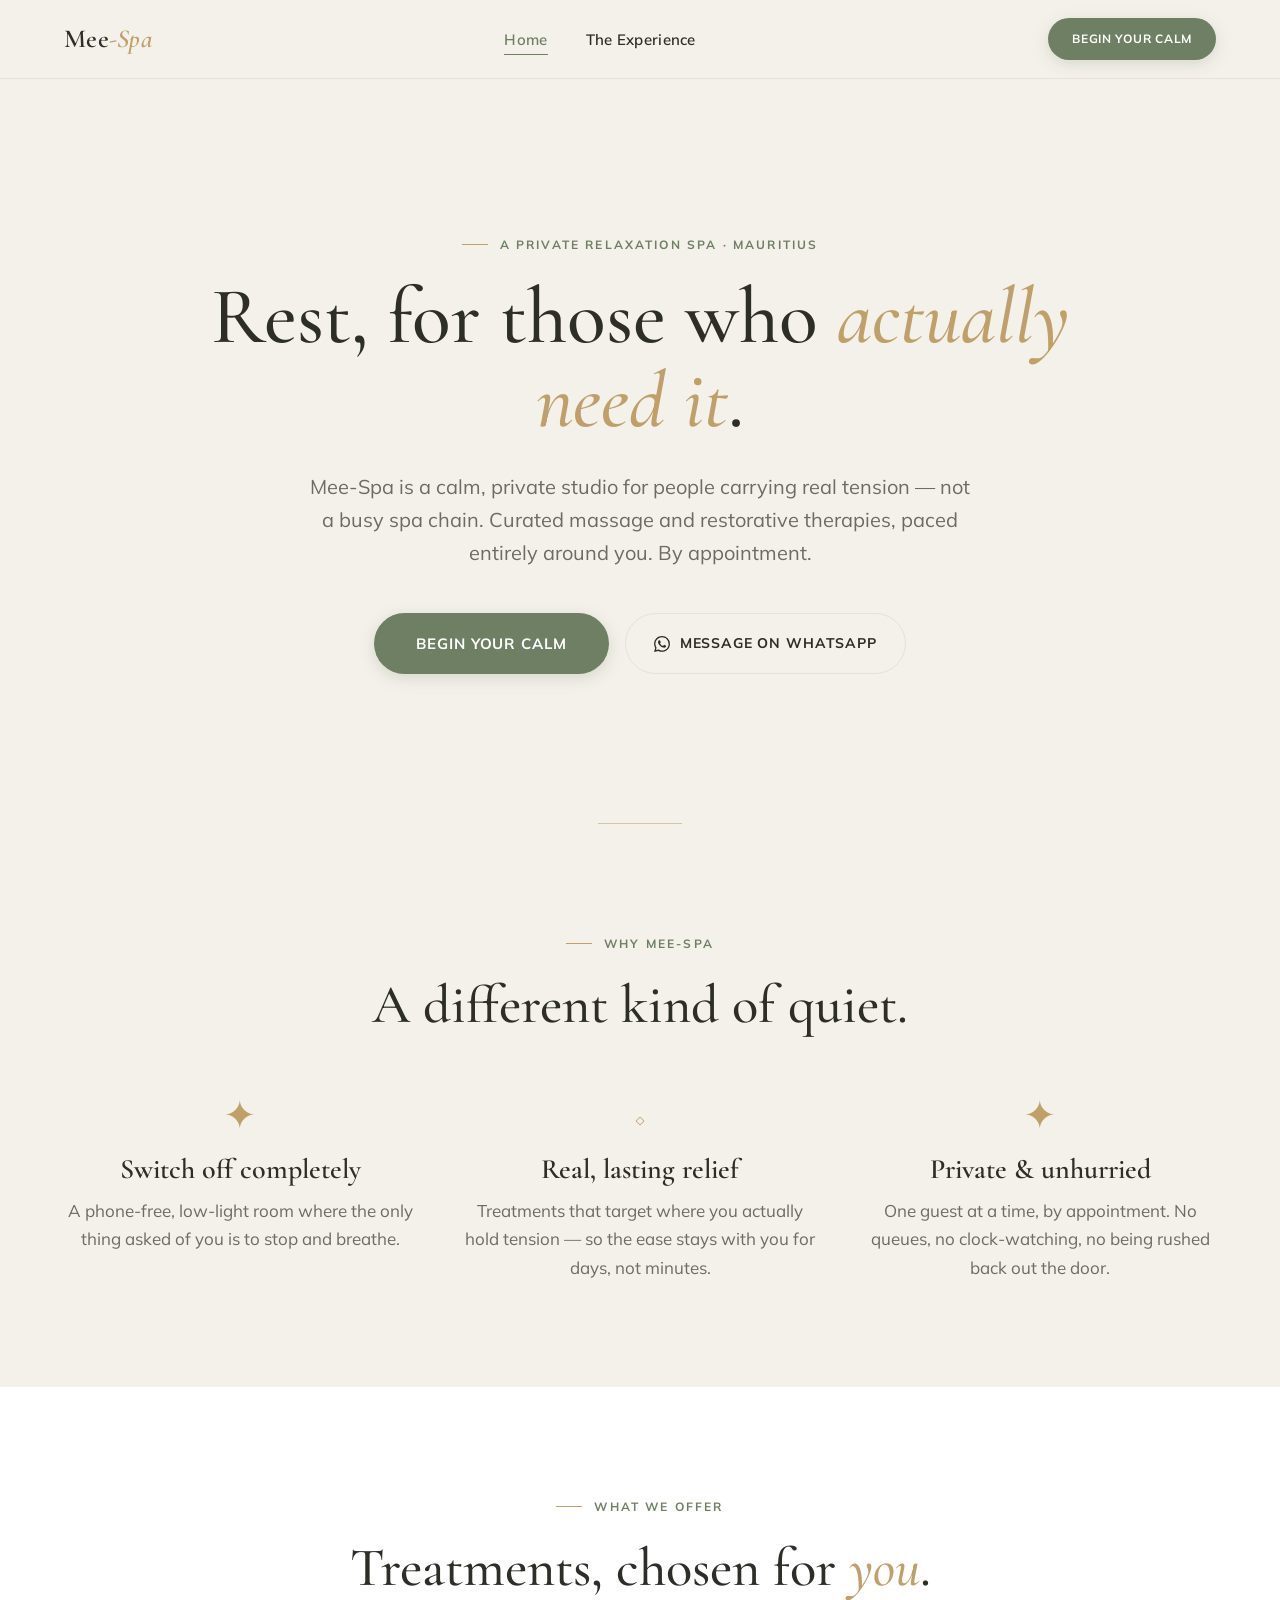
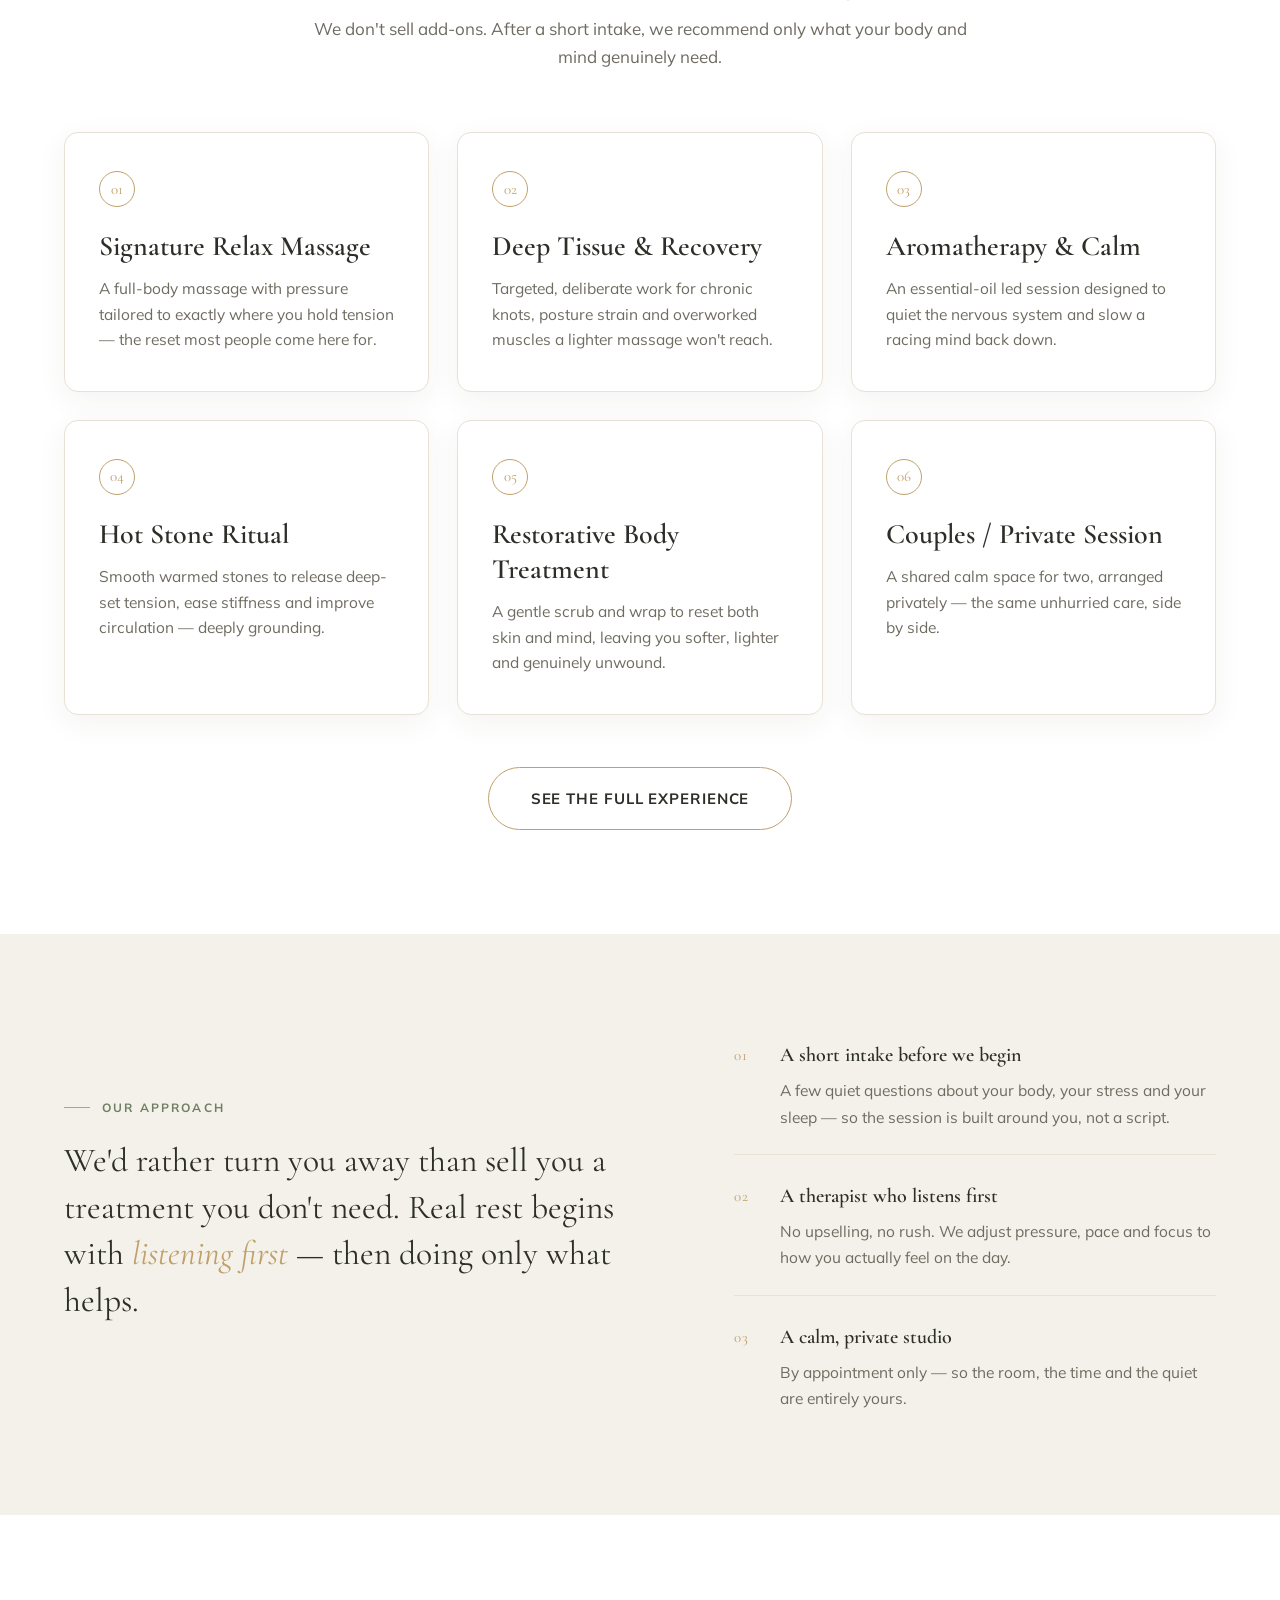
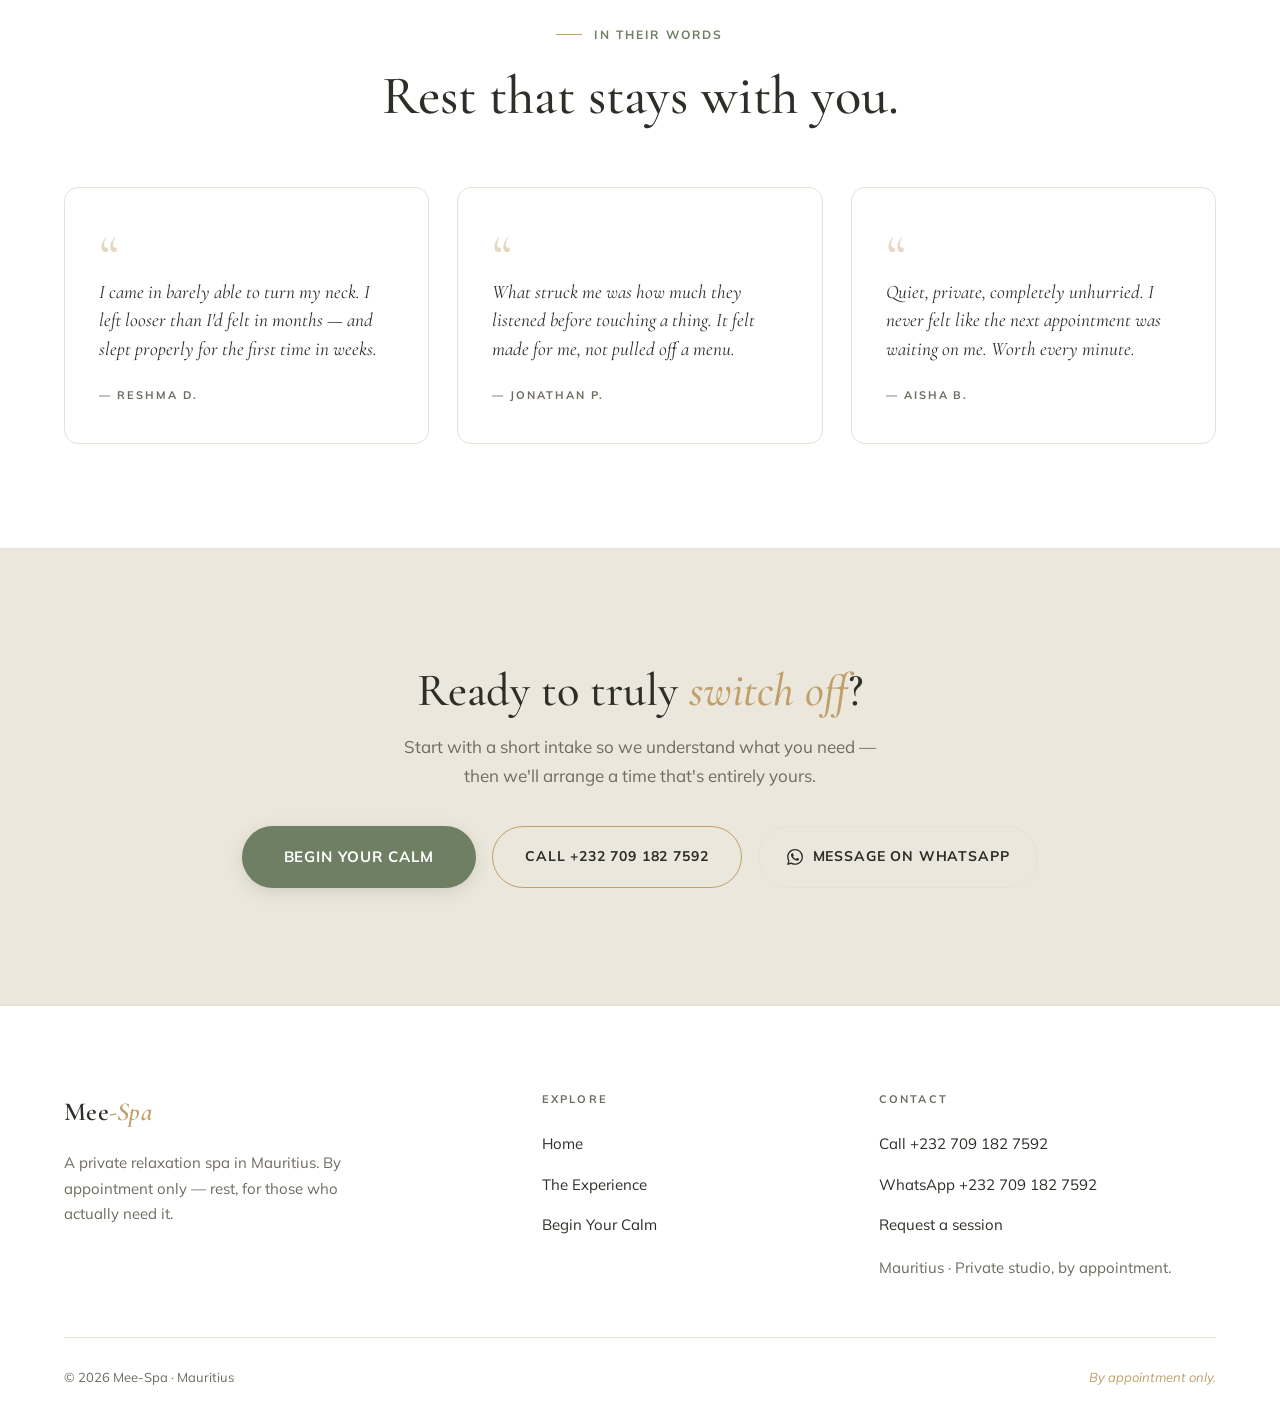
==== commit 9e0896f1: "Update index.html" ====
--- a/index.html
+++ b/index.html
@@ -11,6 +11,7 @@
   <link rel="stylesheet" href="../styles.css">
 </head>
 <body>
+  <!-- Mee-Spa · Mauritius -->
 
   <!-- HEADER -->
   <header class="site-header">
@@ -38,8 +39,8 @@
       </ul>
       <div class="mobile-menu__cta">
         <a href="https://tally.so/r/gDJ7Zl" target="_blank" rel="noopener" class="btn btn--primary btn--lg">Begin Your Calm</a>
-        <a href="tel:+2348127394729" class="btn btn--outline">Call +234 812 739 4729</a>
-        <a href="https://wa.me/2348127394729" target="_blank" rel="noopener" class="btn btn--whatsapp">
+        <a href="tel:+2327091827592" class="btn btn--outline">Call +232 709 182 7592</a>
+        <a href="https://wa.me/2327091827592" target="_blank" rel="noopener" class="btn btn--whatsapp">
           <svg viewBox="0 0 24 24"><path d="M17.472 14.382c-.297-.149-1.758-.867-2.03-.967-.273-.099-.471-.148-.67.15-.197.297-.767.966-.94 1.164-.173.199-.347.223-.644.075-.297-.15-1.255-.463-2.39-1.475-.883-.788-1.48-1.761-1.653-2.059-.173-.297-.018-.458.13-.606.134-.133.298-.347.446-.52.149-.174.198-.298.298-.497.099-.198.05-.371-.025-.52-.075-.149-.669-1.612-.916-2.207-.242-.579-.487-.5-.669-.51-.173-.008-.371-.01-.57-.01-.198 0-.52.074-.792.372-.272.297-1.04 1.016-1.04 2.479 0 1.462 1.065 2.875 1.213 3.074.149.198 2.096 3.2 5.077 4.487.709.306 1.262.489 1.694.625.712.227 1.36.195 1.871.118.571-.085 1.758-.719 2.006-1.413.248-.694.248-1.289.173-1.413-.074-.124-.272-.198-.57-.347m-5.421 7.403h-.004a9.87 9.87 0 01-5.031-1.378l-.361-.214-3.741.982.998-3.648-.235-.374a9.86 9.86 0 01-1.51-5.26c.001-5.45 4.436-9.884 9.888-9.884 2.64 0 5.122 1.03 6.988 2.898a9.825 9.825 0 012.893 6.994c-.003 5.45-4.437 9.884-9.885 9.884m8.413-18.297A11.815 11.815 0 0012.05 0C5.495 0 .16 5.335.157 11.892c0 2.096.547 4.142 1.588 5.945L.057 24l6.305-1.654a11.882 11.882 0 005.683 1.448h.005c6.554 0 11.89-5.335 11.893-11.893a11.821 11.821 0 00-3.48-8.413"/></svg>
           Message on WhatsApp
         </a>
@@ -56,7 +57,7 @@
         <p class="hero__sub">Mee-Spa is a calm, private studio for people carrying real tension — not a busy spa chain. Curated massage and restorative therapies, paced entirely around you. By appointment.</p>
         <div class="hero__cta">
           <a href="https://tally.so/r/gDJ7Zl" target="_blank" rel="noopener" class="btn btn--primary btn--lg">Begin Your Calm</a>
-          <a href="https://wa.me/2348127394729" target="_blank" rel="noopener" class="btn btn--whatsapp">
+          <a href="https://wa.me/2327091827592" target="_blank" rel="noopener" class="btn btn--whatsapp">
             <svg viewBox="0 0 24 24"><path d="M17.472 14.382c-.297-.149-1.758-.867-2.03-.967-.273-.099-.471-.148-.67.15-.197.297-.767.966-.94 1.164-.173.199-.347.223-.644.075-.297-.15-1.255-.463-2.39-1.475-.883-.788-1.48-1.761-1.653-2.059-.173-.297-.018-.458.13-.606.134-.133.298-.347.446-.52.149-.174.198-.298.298-.497.099-.198.05-.371-.025-.52-.075-.149-.669-1.612-.916-2.207-.242-.579-.487-.5-.669-.51-.173-.008-.371-.01-.57-.01-.198 0-.52.074-.792.372-.272.297-1.04 1.016-1.04 2.479 0 1.462 1.065 2.875 1.213 3.074.149.198 2.096 3.2 5.077 4.487.709.306 1.262.489 1.694.625.712.227 1.36.195 1.871.118.571-.085 1.758-.719 2.006-1.413.248-.694.248-1.289.173-1.413-.074-.124-.272-.198-.57-.347m-5.421 7.403h-.004a9.87 9.87 0 01-5.031-1.378l-.361-.214-3.741.982.998-3.648-.235-.374a9.86 9.86 0 01-1.51-5.26c.001-5.45 4.436-9.884 9.888-9.884 2.64 0 5.122 1.03 6.988 2.898a9.825 9.825 0 012.893 6.994c-.003 5.45-4.437 9.884-9.885 9.884m8.413-18.297A11.815 11.815 0 0012.05 0C5.495 0 .16 5.335.157 11.892c0 2.096.547 4.142 1.588 5.945L.057 24l6.305-1.654a11.882 11.882 0 005.683 1.448h.005c6.554 0 11.89-5.335 11.893-11.893a11.821 11.821 0 00-3.48-8.413"/></svg>
             Message on WhatsApp
           </a>
@@ -209,8 +210,8 @@
         <p>Start with a short intake so we understand what you need — then we'll arrange a time that's entirely yours.</p>
         <div class="cta-band__buttons">
           <a href="https://tally.so/r/gDJ7Zl" target="_blank" rel="noopener" class="btn btn--primary btn--lg">Begin Your Calm</a>
-          <a href="tel:+2348127394729" class="btn btn--outline">Call +234 812 739 4729</a>
-          <a href="https://wa.me/2348127394729" target="_blank" rel="noopener" class="btn btn--whatsapp">
+          <a href="tel:+2327091827592" class="btn btn--outline">Call +232 709 182 7592</a>
+          <a href="https://wa.me/2327091827592" target="_blank" rel="noopener" class="btn btn--whatsapp">
             <svg viewBox="0 0 24 24"><path d="M17.472 14.382c-.297-.149-1.758-.867-2.03-.967-.273-.099-.471-.148-.67.15-.197.297-.767.966-.94 1.164-.173.199-.347.223-.644.075-.297-.15-1.255-.463-2.39-1.475-.883-.788-1.48-1.761-1.653-2.059-.173-.297-.018-.458.13-.606.134-.133.298-.347.446-.52.149-.174.198-.298.298-.497.099-.198.05-.371-.025-.52-.075-.149-.669-1.612-.916-2.207-.242-.579-.487-.5-.669-.51-.173-.008-.371-.01-.57-.01-.198 0-.52.074-.792.372-.272.297-1.04 1.016-1.04 2.479 0 1.462 1.065 2.875 1.213 3.074.149.198 2.096 3.2 5.077 4.487.709.306 1.262.489 1.694.625.712.227 1.36.195 1.871.118.571-.085 1.758-.719 2.006-1.413.248-.694.248-1.289.173-1.413-.074-.124-.272-.198-.57-.347m-5.421 7.403h-.004a9.87 9.87 0 01-5.031-1.378l-.361-.214-3.741.982.998-3.648-.235-.374a9.86 9.86 0 01-1.51-5.26c.001-5.45 4.436-9.884 9.888-9.884 2.64 0 5.122 1.03 6.988 2.898a9.825 9.825 0 012.893 6.994c-.003 5.45-4.437 9.884-9.885 9.884m8.413-18.297A11.815 11.815 0 0012.05 0C5.495 0 .16 5.335.157 11.892c0 2.096.547 4.142 1.588 5.945L.057 24l6.305-1.654a11.882 11.882 0 005.683 1.448h.005c6.554 0 11.89-5.335 11.893-11.893a11.821 11.821 0 00-3.48-8.413"/></svg>
             Message on WhatsApp
           </a>
@@ -238,8 +239,8 @@
         <div class="footer__col">
           <h4>Contact</h4>
           <ul>
-            <li><a href="tel:+2348127394729">Call +234 812 739 4729</a></li>
-            <li><a href="https://wa.me/2348127394729" target="_blank" rel="noopener">WhatsApp +234 812 739 4729</a></li>
+            <li><a href="tel:+2327091827592">Call +232 709 182 7592</a></li>
+            <li><a href="https://wa.me/2327091827592" target="_blank" rel="noopener">WhatsApp +232 709 182 7592</a></li>
             <li><a href="https://tally.so/r/gDJ7Zl" target="_blank" rel="noopener">Request a session</a></li>
           </ul>
           <p class="footer__tagline" style="margin-top:16px;">Mauritius · Private studio, by appointment.</p>
